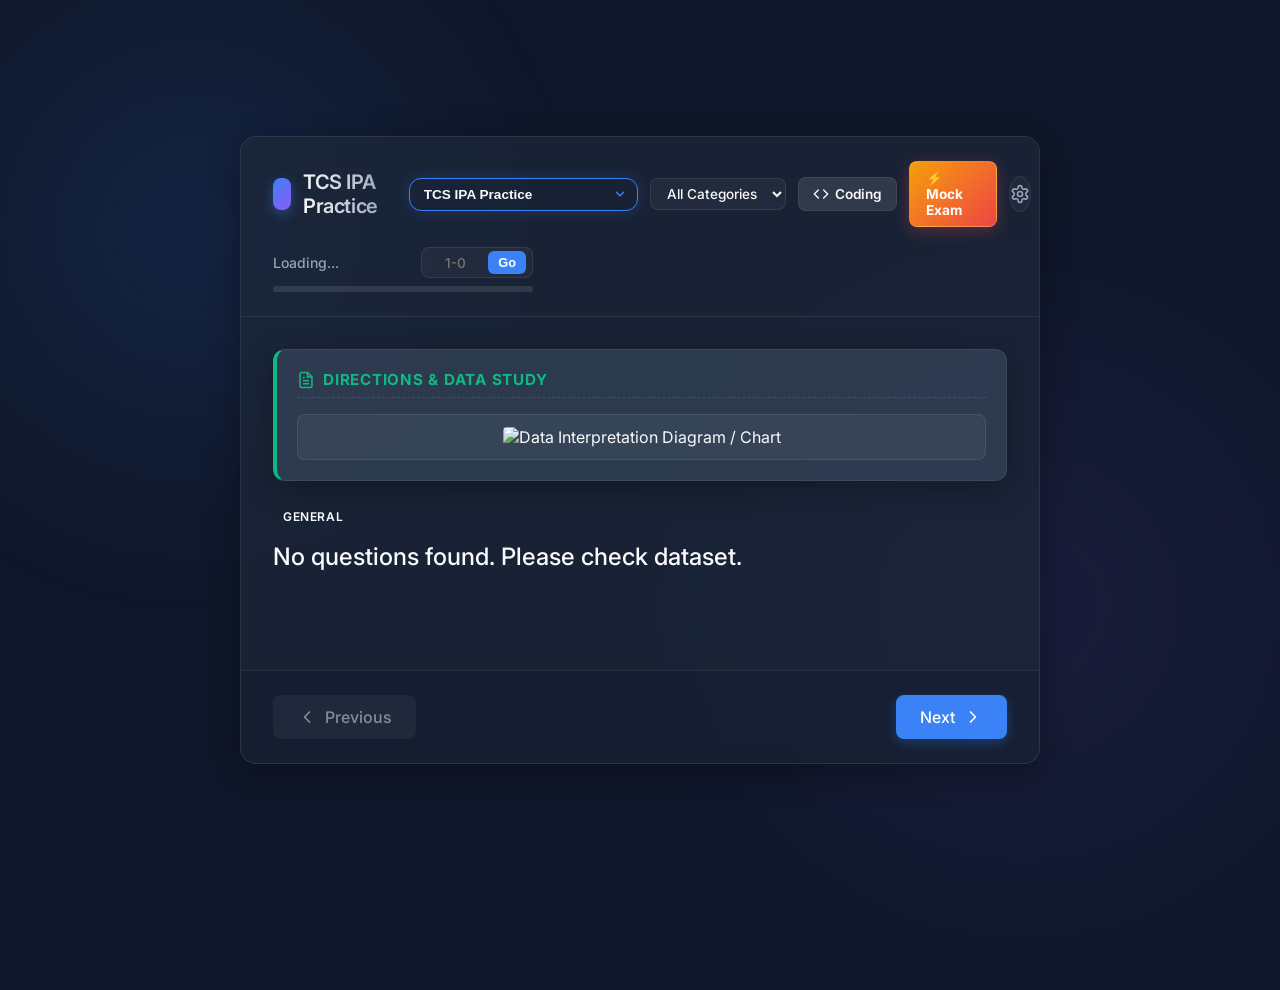
==== index.html @ d57e4c33 "Add IBPS SO IT Officer CRP-SPL-XVI Prelims practice portal and exam simulator" ====
<!DOCTYPE html>
<html lang="en">
<head>
    <meta charset="UTF-8">
    <meta name="viewport" content="width=device-width, initial-scale=1.0">
    <title>TCS IPA Preparation Quiz</title>
    <meta name="description" content="Practice MCQ questions for the TCS IPA assessment with instant feedback and hints.">
    <!-- Google Fonts -->
    <link rel="preconnect" href="https://fonts.googleapis.com">
    <link rel="preconnect" href="https://fonts.gstatic.com" crossorigin>
    <link href="https://fonts.googleapis.com/css2?family=Inter:wght@300;400;500;600;700&display=swap" rel="stylesheet">
    <!-- Main CSS -->
    <link rel="stylesheet" href="style.css">
</head>
<body>
    <!-- Background Elements -->
    <div class="blob blob-1"></div>
    <div class="blob blob-2"></div>
    
    <div class="app-container">
        <header class="app-header">
            <div class="header-left">
                <div class="logo-container">
                    <div class="logo-icon"></div>
                    <h1>TCS IPA Practice</h1>
                <div class="exam-selector-container">
                    <select id="exam-mode-select" class="exam-select" aria-label="Select Exam Practice Mode">
                        <option value="tcs">TCS IPA Practice</option>
                        <option value="ibps">IBPS SO IT Officer (Prelims)</option>
                    </select>
                </div>
                <div class="filter-container">
                    <select id="category-filter" class="category-select" aria-label="Filter questions by category">
                        <option value="all">All Categories</option>
                    </select>
                </div>
                <a href="coding.html" id="btn-coding-link" class="btn-coding-link" aria-label="Coding Practice">
                    <svg xmlns="http://www.w3.org/2000/svg" width="16" height="16" viewBox="0 0 24 24" fill="none" stroke="currentColor" stroke-width="2" stroke-linecap="round" stroke-linejoin="round"><polyline points="16 18 22 12 16 6"></polyline><polyline points="8 6 2 12 8 18"></polyline></svg>
                    Coding
                </a>
                <a href="exam.html" id="btn-exam-simulation-link" class="btn-exam-link" aria-label="Exam Simulation">
                    ⚡ Mock Exam
                </a>
                <button id="btn-settings" class="btn-settings" aria-label="Open Settings">
                    <svg xmlns="http://www.w3.org/2000/svg" width="20" height="20" viewBox="0 0 24 24" fill="none" stroke="currentColor" stroke-width="2" stroke-linecap="round" stroke-linejoin="round" class="lucide lucide-settings"><path d="M12.22 2h-.44a2 2 0 0 0-2 2v.18a2 2 0 0 1-1 1.73l-.43.25a2 2 0 0 1-2 0l-.15-.08a2 2 0 0 0-2.73.73l-.22.38a2 2 0 0 0 .73 2.73l.15.1a2 2 0 0 1 1 1.72v.51a2 2 0 0 1-1 1.74l-.15.09a2 2 0 0 0-.73 2.73l.22.38a2 2 0 0 0 2.73.73l.15-.08a2 2 0 0 1 2 0l.43.25a2 2 0 0 1 1 1.73V20a2 2 0 0 0 2 2h.44a2 2 0 0 0 2-2v-.18a2 2 0 0 1 1-1.73l.43-.25a2 2 0 0 1 2 0l.15.08a2 2 0 0 0 2.73-.73l.22-.39a2 2 0 0 0-.73-2.73l-.15-.08a2 2 0 0 1-1-1.74v-.5a2 2 0 0 1 1-1.74l.15-.1a2 2 0 0 0 .73-2.73l-.22-.38a2 2 0 0 0-2.73-.73l-.15.08a2 2 0 0 1-2 0l-.43-.25a2 2 0 0 1-1-1.73V4a2 2 0 0 0-2-2z"/><circle cx="12" cy="12" r="3"/></svg>
                </button>
            </div>
            <div class="progress-container">
                <div class="progress-header">
                    <span id="question-progress">Loading...</span>
                    <div class="jump-container" id="jump-container">
                        <input type="number" id="jump-input" placeholder="Go to..." min="1" class="jump-input" />
                        <button id="btn-jump" class="btn-jump" aria-label="Go to question">Go</button>
                    </div>
                </div>
                <div class="progress-bar-bg">
                    <div class="progress-bar-fill" id="progress-bar"></div>
                </div>
            </div>
        </header>

        <main class="quiz-container">
            <div id="quiz-content" class="quiz-content">
                <div id="passage-card" class="passage-card hidden">
                    <div class="passage-header">
                        <svg xmlns="http://www.w3.org/2000/svg" width="18" height="18" viewBox="0 0 24 24" fill="none" stroke="currentColor" stroke-width="2"><path d="M14 2H6a2 2 0 0 0-2 2v16a2 2 0 0 0 2 2h12a2 2 0 0 0 2-2V8z"></path><polyline points="14 2 14 8 20 8"></polyline><line x1="16" y1="13" x2="8" y2="13"></line><line x1="16" y1="17" x2="8" y2="17"></line><polyline points="10 9 9 9 8 9"></polyline></svg>
                        <span>Directions & Data Study</span>
                    </div>
                    <div id="passage-text" class="passage-text"></div>
                    <div id="passage-image-container" class="passage-image-container hidden">
                        <img id="passage-image" src="" alt="Data Interpretation Diagram / Chart" class="di-diagram-image">
                    </div>
                </div>
                <div class="question-header">
                    <div id="question-category" class="question-category">General</div>
                    <h2 id="question-text">Loading question...</h2>
                </div>
                
                <div id="options-container" class="options-container">
                    <!-- Options will be injected here -->
                </div>

                <div id="feedback-container" class="feedback-container hidden">
                    <div id="feedback-status" class="feedback-status"></div>
                    <div class="hint-box">
                        <h3><svg xmlns="http://www.w3.org/2000/svg" width="20" height="20" viewBox="0 0 24 24" fill="none" stroke="currentColor" stroke-width="2" stroke-linecap="round" stroke-linejoin="round"><circle cx="12" cy="12" r="10"></circle><path d="M12 16v-4"></path><path d="M12 8h.01"></path></svg> Explanation</h3>
                        <p id="hint-text"></p>
                    </div>
                </div>
            </div>
        </main>

        <footer class="app-footer">
            <button id="btn-prev" class="btn btn-secondary" disabled>
                <svg xmlns="http://www.w3.org/2000/svg" width="20" height="20" viewBox="0 0 24 24" fill="none" stroke="currentColor" stroke-width="2" stroke-linecap="round" stroke-linejoin="round"><path d="M15 18l-6-6 6-6"/></svg>
                Previous
            </button>
            <button id="btn-next" class="btn btn-primary">
                Next
                <svg xmlns="http://www.w3.org/2000/svg" width="20" height="20" viewBox="0 0 24 24" fill="none" stroke="currentColor" stroke-width="2" stroke-linecap="round" stroke-linejoin="round"><path d="M9 18l6-6-6-6"/></svg>
            </button>
        </footer>
    </div>

    <!-- Settings Modal -->
    <div id="settings-modal" class="modal hidden">
        <div class="modal-overlay"></div>
        <div class="modal-content">
            <div class="modal-header">
                <h2>Settings</h2>
                <button id="btn-close-settings" class="btn-close" aria-label="Close Settings">
                    <svg xmlns="http://www.w3.org/2000/svg" width="20" height="20" viewBox="0 0 24 24" fill="none" stroke="currentColor" stroke-width="2" stroke-linecap="round" stroke-linejoin="round"><line x1="18" y1="6" x2="6" y2="18"></line><line x1="6" y1="6" x2="18" y2="18"></line></svg>
                </button>
            </div>
            <div class="modal-body">
                <div class="settings-group">
                    <label class="settings-label">App Theme</label>
                    <div class="theme-options-container">
                        <button class="theme-option active" data-theme="classic">
                            <span class="theme-preview classic-preview"></span>
                            Classic Blue
                        </button>
                        <button class="theme-option" data-theme="light">
                            <span class="theme-preview light-preview"></span>
                            Light Mode
                        </button>
                        <button class="theme-option" data-theme="amoled">
                            <span class="theme-preview amoled-preview"></span>
                            AMOLED Dark
                        </button>
                    </div>
                </div>

                <div class="settings-group" style="margin-top: 24px;">
                    <label class="settings-label">Quiz Behavior</label>
                    <div class="settings-control-row">
                        <div class="settings-control-label">
                            <span class="settings-control-title">Auto-Advance</span>
                            <span class="settings-control-desc">Go to next question when correct</span>
                        </div>
                        <label class="switch">
                            <input type="checkbox" id="toggle-auto-advance">
                            <span class="slider round"></span>
                        </label>
                    </div>
                    <div class="settings-control-row">
                        <div class="settings-control-label">
                            <span class="settings-control-title">Sound Effects</span>
                            <span class="settings-control-desc">Play sounds for correct/incorrect answers</span>
                        </div>
                        <label class="switch">
                            <input type="checkbox" id="toggle-sound-effects">
                            <span class="slider round"></span>
                        </label>
                    </div>
                    <div class="settings-control-row dependent-control" id="auto-advance-delay-row">
                        <div class="settings-control-label">
                            <span class="settings-control-title">Delay Time</span>
                            <span class="settings-control-desc">Time in seconds before advancing</span>
                        </div>
                        <div class="delay-input-container">
                            <input type="number" id="auto-advance-delay" min="0.5" max="10" step="0.1" value="1.5" class="delay-input" aria-label="Delay in seconds">
                            <span class="delay-unit">s</span>
                        </div>
                    </div>
                </div>

                <div class="settings-group" style="margin-top: 24px;">
                    <label class="settings-label">Keyboard Shortcuts</label>
                    <div class="settings-control-row">
                        <div class="settings-control-label">
                            <span class="settings-control-title">Option A Key</span>
                            <span class="settings-control-desc">Key to select Option A</span>
                        </div>
                        <button class="keybinding-btn" data-option="A">1</button>
                    </div>
                    <div class="settings-control-row">
                        <div class="settings-control-label">
                            <span class="settings-control-title">Option B Key</span>
                            <span class="settings-control-desc">Key to select Option B</span>
                        </div>
                        <button class="keybinding-btn" data-option="B">2</button>
                    </div>
                    <div class="settings-control-row">
                        <div class="settings-control-label">
                            <span class="settings-control-title">Option C Key</span>
                            <span class="settings-control-desc">Key to select Option C</span>
                        </div>
                        <button class="keybinding-btn" data-option="C">3</button>
                    </div>
                    <div class="settings-control-row">
                        <div class="settings-control-label">
                            <span class="settings-control-title">Option D Key</span>
                            <span class="settings-control-desc">Key to select Option D</span>
                        </div>
                        <button class="keybinding-btn" data-option="D">4</button>
                    </div>
                    <div class="settings-control-row">
                        <div class="settings-control-label">
                            <span class="settings-control-title">Option E Key</span>
                            <span class="settings-control-desc">Key to select Option E</span>
                        </div>
                        <button class="keybinding-btn" data-option="E">5</button>
                    </div>
                    <div class="settings-control-row" style="border: none; background: transparent; padding: 4px 0; justify-content: flex-end; margin-top: 8px;">
                        <button id="btn-reset-keybindings" class="btn btn-secondary" style="font-size: 0.85rem; padding: 6px 12px; border-radius: var(--border-radius-sm);">Reset Keybindings</button>
                    </div>
                </div>
            </div>
        </div>
    </div>

    <!-- Load the questions data -->
    <script src="questions.js"></script>
    <script src="ibps-questions.js"></script>
    <!-- Load the application logic -->
    <script src="app.js"></script>
</body>
</html>
---- style.css ----
:root {
    /* Color Palette - Vibrant Dark Theme */
    --bg-base: #0f172a;
    --bg-surface: rgba(30, 41, 59, 0.7);
    --bg-surface-hover: rgba(51, 65, 85, 0.8);
    --text-primary: #f8fafc;
    --text-secondary: #94a3b8;
    
    --accent-primary: #3b82f6;
    --accent-primary-hover: #2563eb;
    
    --success-base: #10b981;
    --success-bg: rgba(16, 185, 129, 0.15);
    --success-border: rgba(16, 185, 129, 0.4);
    
    --danger-base: #ef4444;
    --danger-bg: rgba(239, 68, 68, 0.15);
    --danger-border: rgba(239, 68, 68, 0.4);
    
    --glass-border: rgba(255, 255, 255, 0.08);
    --glass-shadow: 0 8px 32px 0 rgba(0, 0, 0, 0.3);
    
    --border-radius-lg: 16px;
    --border-radius-md: 12px;
    --border-radius-sm: 8px;
    
    --transition-fast: 0.2s ease;
    --transition-normal: 0.3s ease;
    --transition-bounce: 0.4s cubic-bezier(0.175, 0.885, 0.32, 1.275);

    /* Dynamic Theme variables default to Classic Blue */
    --blob-1-bg: radial-gradient(circle, rgba(59,130,246,0.3) 0%, rgba(15,23,42,0) 70%);
    --blob-2-bg: radial-gradient(circle, rgba(139,92,246,0.2) 0%, rgba(15,23,42,0) 70%);
    --btn-bg: rgba(255, 255, 255, 0.03);
    --btn-bg-hover: rgba(255, 255, 255, 0.08);
    --letter-bg: rgba(255, 255, 255, 0.1);
    --feedback-bg: rgba(15, 23, 42, 0.5);
    --footer-bg: rgba(15, 23, 42, 0.3);
    --btn-secondary-bg: rgba(255, 255, 255, 0.1);
    --btn-secondary-bg-hover: rgba(255, 255, 255, 0.15);
    --input-bg: rgba(255, 255, 255, 0.04);
    --code-block-bg: rgba(15, 23, 42, 0.65);
}

* {
    margin: 0;
    padding: 0;
    box-sizing: border-box;
}

body {
    font-family: 'Inter', sans-serif;
    background-color: var(--bg-base);
    color: var(--text-primary);
    min-height: 100vh;
    display: flex;
    justify-content: center;
    align-items: center;
    position: relative;
    overflow-x: hidden;
}

/* Dynamic Background Blobs */
.blob {
    position: absolute;
    filter: blur(80px);
    z-index: -1;
    opacity: 0.5;
    animation: float 10s infinite ease-in-out alternate;
}

.blob-1 {
    top: -10%;
    left: -10%;
    width: 50vw;
    height: 50vw;
    background: var(--blob-1-bg);
}

.blob-2 {
    bottom: -10%;
    right: -10%;
    width: 60vw;
    height: 60vw;
    background: var(--blob-2-bg);
    animation-delay: -5s;
}

@keyframes float {
    0% { transform: translate(0, 0) scale(1); }
    100% { transform: translate(30px, -50px) scale(1.1); }
}

/* Main Container */
.app-container {
    width: 100%;
    max-width: 800px;
    margin: 20px;
    background: var(--bg-surface);
    backdrop-filter: blur(16px);
    -webkit-backdrop-filter: blur(16px);
    border: 1px solid var(--glass-border);
    border-radius: var(--border-radius-lg);
    box-shadow: var(--glass-shadow);
    display: flex;
    flex-direction: column;
    overflow: hidden;
    animation: fadeInUp 0.6s ease-out;
}

@keyframes fadeInUp {
    from { opacity: 0; transform: translateY(20px); }
    to { opacity: 1; transform: translateY(0); }
}

/* Header */
.app-header {
    padding: 24px 32px;
    border-bottom: 1px solid var(--glass-border);
    display: flex;
    justify-content: space-between;
    align-items: center;
    flex-wrap: wrap;
    gap: 16px;
}

.logo-container {
    display: flex;
    align-items: center;
    gap: 12px;
}

.logo-icon {
    width: 32px;
    height: 32px;
    background: linear-gradient(135deg, #3b82f6, #8b5cf6);
    border-radius: 8px;
    box-shadow: 0 4px 12px rgba(59, 130, 246, 0.4);
}

.app-header h1 {
    font-size: 1.25rem;
    font-weight: 600;
    letter-spacing: -0.02em;
    background: linear-gradient(to right, #f8fafc, #94a3b8);
    -webkit-background-clip: text;
    -webkit-text-fill-color: transparent;
}

.progress-container {
    display: flex;
    flex-direction: column;
    gap: 8px;
    min-width: 260px;
}

.progress-header {
    display: flex;
    justify-content: space-between;
    align-items: center;
    gap: 12px;
}

#question-progress {
    font-size: 0.875rem;
    color: var(--text-secondary);
    font-weight: 500;
}

.jump-container {
    display: flex;
    align-items: center;
    background: var(--input-bg);
    border: 1px solid var(--glass-border);
    border-radius: var(--border-radius-sm);
    padding: 3px 6px;
    gap: 6px;
    transition: all var(--transition-fast);
}

.jump-container:focus-within {
    background: rgba(255, 255, 255, 0.08);
    border-color: var(--accent-primary);
    box-shadow: 0 0 0 2px rgba(59, 130, 246, 0.25);
}

.jump-container.shake {
    animation: shake-input 0.4s ease;
    border-color: var(--danger-base);
    box-shadow: 0 0 0 2px rgba(239, 68, 68, 0.25);
}

.jump-input {
    background: transparent;
    border: none;
    color: var(--text-primary);
    font-family: inherit;
    font-size: 0.85rem;
    width: 54px;
    outline: none;
    text-align: center;
    font-weight: 500;
}

/* Hide webkit/mozilla spinner arrows for number input */
.jump-input::-webkit-outer-spin-button,
.jump-input::-webkit-inner-spin-button {
    -webkit-appearance: none;
    margin: 0;
}

.jump-input[type=number] {
    -moz-appearance: textfield;
}

.btn-jump {
    background: var(--accent-primary);
    color: white;
    border: none;
    border-radius: 6px;
    padding: 4px 10px;
    font-size: 0.8rem;
    font-weight: 600;
    cursor: pointer;
    transition: all var(--transition-fast);
}

.btn-jump:hover {
    background: var(--accent-primary-hover);
    transform: translateY(-1px);
}

.btn-jump:active {
    transform: translateY(0);
}

@keyframes shake-input {
    0%, 100% { transform: translateX(0); }
    20%, 60% { transform: translateX(-4px); }
    40%, 80% { transform: translateX(4px); }
}

.progress-bar-bg {
    height: 6px;
    background: rgba(255, 255, 255, 0.1);
    border-radius: 4px;
    overflow: hidden;
}

.progress-bar-fill {
    height: 100%;
    background: linear-gradient(90deg, #3b82f6, #60a5fa);
    border-radius: 4px;
    width: 0%;
    transition: width 0.5s ease-out;
}

/* Quiz Content */
.quiz-container {
    padding: 32px;
    flex: 1;
    display: flex;
    flex-direction: column;
}

.question-header {
    margin-bottom: 32px;
}

#question-text {
    font-size: 1.5rem;
    line-height: 1.4;
    font-weight: 500;
}

.options-container {
    display: flex;
    flex-direction: column;
    gap: 12px;
    margin-bottom: 32px;
}

.option-btn {
    display: flex;
    align-items: center;
    gap: 16px;
    width: 100%;
    padding: 16px 20px;
    background: var(--btn-bg);
    border: 1px solid var(--glass-border);
    border-radius: var(--border-radius-md);
    color: var(--text-primary);
    font-size: 1.05rem;
    font-family: inherit;
    text-align: left;
    cursor: pointer;
    transition: all var(--transition-normal);
}

.option-btn:hover:not(:disabled) {
    background: var(--btn-bg-hover);
    transform: translateY(-2px);
    box-shadow: 0 4px 12px rgba(0, 0, 0, 0.2);
}

.option-btn:active:not(:disabled) {
    transform: translateY(0);
}

.option-letter {
    display: flex;
    justify-content: center;
    align-items: center;
    width: 32px;
    height: 32px;
    background: var(--letter-bg);
    border-radius: 8px;
    font-weight: 600;
    color: var(--text-secondary);
    transition: all var(--transition-normal);
}

.option-btn:hover:not(:disabled) .option-letter {
    background: var(--accent-primary);
    color: white;
}

/* Correct / Incorrect States */
.option-btn.correct {
    background: var(--success-bg);
    border-color: var(--success-border);
    box-shadow: 0 0 0 1px var(--success-border);
    animation: popIn var(--transition-bounce);
}

.option-btn.correct .option-letter {
    background: var(--success-base);
    color: white;
}

.option-btn.incorrect {
    background: var(--danger-bg);
    border-color: var(--danger-border);
    animation: shake 0.5s ease;
}

.option-btn.incorrect .option-letter {
    background: var(--danger-base);
    color: white;
}

.option-btn:disabled {
    cursor: default;
    opacity: 0.7;
}

.option-btn.correct:disabled, .option-btn.incorrect:disabled {
    opacity: 1; /* keep full opacity for feedback */
}

@keyframes popIn {
    0% { transform: scale(0.98); }
    50% { transform: scale(1.02); }
    100% { transform: scale(1); }
}

@keyframes shake {
    0%, 100% { transform: translateX(0); }
    20%, 60% { transform: translateX(-5px); }
    40%, 80% { transform: translateX(5px); }
}

/* Feedback Section */
.feedback-container {
    background: var(--feedback-bg);
    border: 1px solid var(--glass-border);
    border-radius: var(--border-radius-md);
    padding: 20px;
    animation: fadeIn 0.4s ease-out;
}

.feedback-container.hidden {
    display: none;
}

.feedback-status {
    font-size: 1.1rem;
    font-weight: 600;
    margin-bottom: 12px;
    display: flex;
    align-items: center;
    gap: 8px;
}

.status-correct { color: var(--success-base); }
.status-incorrect { color: var(--danger-base); }

.hint-box {
    margin-top: 16px;
    padding-top: 16px;
    border-top: 1px dashed var(--glass-border);
}

.hint-box h3 {
    font-size: 0.9rem;
    color: var(--text-secondary);
    margin-bottom: 8px;
    text-transform: uppercase;
    letter-spacing: 0.05em;
    display: flex;
    align-items: center;
    gap: 6px;
}

.hint-box p {
    font-size: 0.95rem;
    line-height: 1.5;
    color: var(--text-primary);
}

/* Footer */
.app-footer {
    padding: 24px 32px;
    border-top: 1px solid var(--glass-border);
    display: flex;
    justify-content: space-between;
    background: var(--footer-bg);
}

.btn {
    display: flex;
    align-items: center;
    gap: 8px;
    padding: 12px 24px;
    border: none;
    border-radius: var(--border-radius-sm);
    font-size: 1rem;
    font-weight: 500;
    font-family: inherit;
    cursor: pointer;
    transition: all var(--transition-normal);
}

.btn-primary {
    background: var(--accent-primary);
    color: white;
    box-shadow: 0 4px 12px rgba(59, 130, 246, 0.3);
}

.btn-primary:hover:not(:disabled) {
    background: var(--accent-primary-hover);
    transform: translateY(-2px);
    box-shadow: 0 6px 16px rgba(59, 130, 246, 0.4);
}

.btn-secondary {
    background: var(--btn-secondary-bg);
    color: var(--text-primary);
}

.btn-secondary:hover:not(:disabled) {
    background: var(--btn-secondary-bg-hover);
}

.btn:disabled {
    opacity: 0.5;
    cursor: not-allowed;
}

@keyframes fadeIn {
    from { opacity: 0; transform: translateY(10px); }
    to { opacity: 1; transform: translateY(0); }
}

/* Responsive */
@media (max-width: 600px) {
    .app-container { margin: 0; border-radius: 0; min-height: 100vh; border: none; }
    .app-header, .quiz-container, .app-footer { padding: 20px; }
    #question-text { font-size: 1.25rem; }
}

/* Code Block and Inline Code Styling */
.code-block {
    background: var(--code-block-bg);
    border: 1px solid var(--glass-border);
    border-radius: var(--border-radius-md);
    padding: 16px 20px;
    margin: 18px 0;
    overflow-x: auto;
    font-family: 'Consolas', 'Fira Code', 'Courier New', Courier, monospace;
    font-size: 0.95rem;
    line-height: 1.6;
    color: #e2e8f0;
    box-shadow: inset 0 2px 4px rgba(0, 0, 0, 0.2);
}

.code-block code {
    background: transparent;
    padding: 0;
    border-radius: 0;
    font-size: inherit;
    color: inherit;
    border: none;
    box-shadow: none;
}

code {
    font-family: 'Consolas', 'Fira Code', 'Courier New', Courier, monospace;
    background: rgba(30, 41, 59, 0.8);
    padding: 3px 6px;
    border-radius: var(--border-radius-sm);
    font-size: 0.9em;
    color: #f472b6; /* Premium pink/rose tint for inline code */
    border: 1px solid rgba(255, 255, 255, 0.08);
}

.question-desc {
    margin-bottom: 12px;
    line-height: 1.5;
}

.question-desc code {
    /* Slightly lighter color for inline code inside descriptions */
    color: #fb7185;
}

.hint-box p code {
    /* Slightly lighter color for inline code inside explanation hints */
    color: #fb7185;
}

/* Category Filter and Badge Custom Styles */
.header-left {
    display: flex;
    align-items: center;
    gap: 20px;
    flex-wrap: wrap;
}

.category-select {
    background: var(--input-bg);
    border: 1px solid var(--glass-border);
    border-radius: var(--border-radius-sm);
    color: var(--text-primary);
    font-family: inherit;
    font-size: 0.85rem;
    font-weight: 500;
    padding: 6px 12px;
    outline: none;
    cursor: pointer;
    transition: all var(--transition-fast);
}

.category-select:focus {
    background: rgba(255, 255, 255, 0.08);
    border-color: var(--accent-primary);
    box-shadow: 0 0 0 2px rgba(59, 130, 246, 0.25);
}

.category-select option {
    background-color: var(--bg-base);
    color: var(--text-primary);
}

.question-category {
    display: inline-block;
    padding: 4px 10px;
    font-size: 0.75rem;
    font-weight: 600;
    border-radius: 20px;
    text-transform: uppercase;
    letter-spacing: 0.05em;
    margin-bottom: 12px;
    transition: all var(--transition-fast);
}

/* Category Color Themes */
.cat-kyt {
    background: rgba(16, 185, 129, 0.12);
    color: #34d399;
    border: 1px solid rgba(16, 185, 129, 0.25);
}

.cat-bizskill {
    background: rgba(59, 130, 246, 0.12);
    color: #60a5fa;
    border: 1px solid rgba(59, 130, 246, 0.25);
}

.cat-ui {
    background: rgba(6, 182, 212, 0.12);
    color: #22d3ee;
    border: 1px solid rgba(6, 182, 212, 0.25);
}

.cat-unix {
    background: rgba(245, 158, 11, 0.12);
    color: #fbbf24;
    border: 1px solid rgba(245, 158, 11, 0.25);
}

.cat-java {
    background: rgba(239, 68, 68, 0.12);
    color: #f87171;
    border: 1px solid rgba(239, 68, 68, 0.25);
}

.cat-python {
    background: rgba(236, 72, 153, 0.12);
    color: #f472b6;
    border: 1px solid rgba(236, 72, 153, 0.25);
}

.cat-java-python {
    background: rgba(139, 92, 246, 0.12);
    color: #a78bfa;
    border: 1px solid rgba(139, 92, 246, 0.25);
}

.cat-sql-plsql {
    background: rgba(168, 85, 247, 0.12);
    color: #c084fc;
    border: 1px solid rgba(168, 85, 247, 0.25);
}

.cat-algorithms {
    background: rgba(244, 63, 94, 0.12);
    color: #fb7185;
    border: 1px solid rgba(244, 63, 94, 0.25);
}

.cat-c-net {
    background: rgba(99, 102, 241, 0.12);
    color: #818cf8;
    border: 1px solid rgba(99, 102, 241, 0.25);
}

.cat-miscellaneous {
    background: rgba(148, 163, 184, 0.12);
    color: #cbd5e1;
    border: 1px solid rgba(148, 163, 184, 0.25);
}

/* ==========================================
   Settings Icon & Modal Styling
   ========================================== */

.btn-settings {
    background: var(--btn-bg);
    border: 1px solid var(--glass-border);
    color: var(--text-secondary);
    width: 36px;
    height: 36px;
    border-radius: 50%;
    display: flex;
    align-items: center;
    justify-content: center;
    cursor: pointer;
    transition: all var(--transition-normal);
}

.btn-settings:hover {
    color: var(--text-primary);
    background: var(--btn-bg-hover);
    transform: rotate(45deg);
}

.btn-settings svg {
    display: block;
}

/* Modal Layout */
.modal {
    position: fixed;
    top: 0;
    left: 0;
    width: 100vw;
    height: 100vh;
    z-index: 1000;
    display: flex;
    align-items: center;
    justify-content: center;
    opacity: 1;
    visibility: visible;
    transition: opacity var(--transition-normal), visibility var(--transition-normal);
}

.modal.hidden {
    opacity: 0;
    visibility: hidden;
    pointer-events: none;
}

.modal-overlay {
    position: absolute;
    top: 0;
    left: 0;
    width: 100%;
    height: 100%;
    background: rgba(0, 0, 0, 0.6);
    backdrop-filter: blur(8px);
    -webkit-backdrop-filter: blur(8px);
}

.modal-content {
    position: relative;
    background: var(--bg-surface);
    border: 1px solid var(--glass-border);
    border-radius: var(--border-radius-lg);
    box-shadow: var(--glass-shadow);
    width: 90%;
    max-width: 400px;
    backdrop-filter: blur(20px);
    -webkit-backdrop-filter: blur(20px);
    display: flex;
    flex-direction: column;
    overflow: hidden;
    transform: scale(1);
    transition: transform var(--transition-bounce);
    z-index: 1002;
}

.modal.hidden .modal-content {
    transform: scale(0.95);
}

.modal-header {
    padding: 20px 24px;
    border-bottom: 1px solid var(--glass-border);
    display: flex;
    justify-content: space-between;
    align-items: center;
}

.modal-header h2 {
    font-size: 1.2rem;
    font-weight: 600;
    color: var(--text-primary);
}

.btn-close {
    background: transparent;
    border: none;
    color: var(--text-secondary);
    cursor: pointer;
    display: flex;
    align-items: center;
    justify-content: center;
    padding: 6px;
    border-radius: 50%;
    transition: all var(--transition-fast);
}

.btn-close:hover {
    color: var(--text-primary);
    background: var(--btn-bg-hover);
}

.modal-body {
    padding: 24px;
}

.settings-group {
    display: flex;
    flex-direction: column;
    gap: 12px;
}

.settings-label {
    font-size: 0.85rem;
    text-transform: uppercase;
    letter-spacing: 0.05em;
    font-weight: 600;
    color: var(--text-secondary);
}

.theme-options-container {
    display: flex;
    flex-direction: column;
    gap: 10px;
}

.theme-option {
    display: flex;
    align-items: center;
    gap: 12px;
    width: 100%;
    padding: 12px 16px;
    background: var(--btn-bg);
    border: 1px solid var(--glass-border);
    border-radius: var(--border-radius-md);
    color: var(--text-primary);
    font-size: 0.95rem;
    font-family: inherit;
    font-weight: 500;
    text-align: left;
    cursor: pointer;
    transition: all var(--transition-normal);
}

.theme-option:hover {
    background: var(--btn-bg-hover);
    transform: translateX(4px);
}

.theme-option.active {
    border-color: var(--accent-primary);
    background: rgba(59, 130, 246, 0.08);
    box-shadow: 0 0 12px rgba(59, 130, 246, 0.15);
}

body.theme-light .theme-option.active {
    background: rgba(59, 130, 246, 0.06);
}

.theme-preview {
    width: 18px;
    height: 18px;
    border-radius: 50%;
    border: 1px solid rgba(255, 255, 255, 0.2);
    flex-shrink: 0;
}

body.theme-light .theme-preview {
    border-color: rgba(15, 23, 42, 0.2);
}

.classic-preview {
    background: linear-gradient(135deg, #0f172a 50%, #3b82f6 50%);
}

.light-preview {
    background: linear-gradient(135deg, #f1f5f9 50%, #3b82f6 50%);
}

.amoled-preview {
    background: linear-gradient(135deg, #000000 50%, #3b82f6 50%);
}

/* ==========================================
   Theme Class Overrides
   ========================================== */

/* Light Mode Overrides */
body.theme-light {
    --bg-base: #f1f5f9;
    --bg-surface: rgba(255, 255, 255, 0.7);
    --bg-surface-hover: rgba(255, 255, 255, 0.9);
    --text-primary: #0f172a;
    --text-secondary: #475569;
    
    --accent-primary: #3b82f6;
    --accent-primary-hover: #1d4ed8;
    
    --success-bg: rgba(16, 185, 129, 0.1);
    --danger-bg: rgba(239, 68, 68, 0.1);
    
    --glass-border: rgba(15, 23, 42, 0.08);
    --glass-shadow: 0 8px 32px 0 rgba(148, 163, 184, 0.15);
    
    --blob-1-bg: radial-gradient(circle, rgba(59,130,246,0.15) 0%, rgba(241,245,249,0) 70%);
    --blob-2-bg: radial-gradient(circle, rgba(139,92,246,0.1) 0%, rgba(241,245,249,0) 70%);
    
    --btn-bg: rgba(15, 23, 42, 0.02);
    --btn-bg-hover: rgba(15, 23, 42, 0.06);
    --letter-bg: rgba(15, 23, 42, 0.06);
    
    --feedback-bg: rgba(15, 23, 42, 0.03);
    --footer-bg: rgba(15, 23, 42, 0.02);
    
    --btn-secondary-bg: rgba(15, 23, 42, 0.05);
    --btn-secondary-bg-hover: rgba(15, 23, 42, 0.08);
    
    --input-bg: rgba(15, 23, 42, 0.04);
    --code-block-bg: #1e293b; /* maintain readable dark background for syntax highlight */
}

body.theme-light code {
    background: rgba(15, 23, 42, 0.06);
    color: #e11d48;
}

body.theme-light .app-header h1 {
    background: linear-gradient(to right, #0f172a, #475569);
    -webkit-background-clip: text;
    -webkit-text-fill-color: transparent;
}

/* AMOLED Dark Mode Overrides */
body.theme-amoled {
    --bg-base: #000000;
    --bg-surface: rgba(10, 10, 10, 0.75);
    --bg-surface-hover: rgba(20, 20, 20, 0.85);
    --text-primary: #ffffff;
    --text-secondary: #8e9cae;
    
    --accent-primary: #3b82f6;
    --accent-primary-hover: #2563eb;
    
    --glass-border: rgba(255, 255, 255, 0.05);
    --glass-shadow: 0 8px 32px 0 rgba(0, 0, 0, 0.8);
    
    --blob-1-bg: radial-gradient(circle, rgba(59,130,246,0.15) 0%, rgba(0,0,0,0) 70%);
    --blob-2-bg: radial-gradient(circle, rgba(139,92,246,0.1) 0%, rgba(0,0,0,0) 70%);
    
    --btn-bg: rgba(255, 255, 255, 0.02);
    --btn-bg-hover: rgba(255, 255, 255, 0.05);
    --letter-bg: rgba(255, 255, 255, 0.08);
    
    --feedback-bg: rgba(10, 10, 10, 0.6);
    --footer-bg: rgba(5, 5, 5, 0.5);
    
    --btn-secondary-bg: rgba(255, 255, 255, 0.06);
    --btn-secondary-bg-hover: rgba(255, 255, 255, 0.1);
    
    --input-bg: rgba(255, 255, 255, 0.03);
    --code-block-bg: rgba(5, 5, 5, 0.95);
}

/* ==========================================
   Quiz Behavior Settings
   ========================================== */

/* Settings Control Row */
.settings-control-row {
    display: flex;
    justify-content: space-between;
    align-items: center;
    padding: 12px 16px;
    background: var(--btn-bg);
    border: 1px solid var(--glass-border);
    border-radius: var(--border-radius-md);
    transition: all var(--transition-normal);
    margin-top: 10px;
}

.settings-control-row:hover {
    background: var(--btn-bg-hover);
}

.settings-control-label {
    display: flex;
    flex-direction: column;
    gap: 2px;
}

.settings-control-title {
    font-size: 0.95rem;
    font-weight: 500;
    color: var(--text-primary);
}

.settings-control-desc {
    font-size: 0.75rem;
    color: var(--text-secondary);
}

/* Switch styling (iOS style) */
.switch {
    position: relative;
    display: inline-block;
    width: 44px;
    height: 24px;
    flex-shrink: 0;
}

.switch input {
    opacity: 0;
    width: 0;
    height: 0;
}

.slider {
    position: absolute;
    cursor: pointer;
    top: 0;
    left: 0;
    right: 0;
    bottom: 0;
    background-color: rgba(255, 255, 255, 0.08);
    transition: all var(--transition-normal);
    border: 1px solid var(--glass-border);
}

body.theme-light .slider {
    background-color: rgba(15, 23, 42, 0.06);
}

.slider:before {
    position: absolute;
    content: "";
    height: 16px;
    width: 16px;
    left: 3px;
    bottom: 3px;
    background-color: var(--text-primary);
    transition: all var(--transition-normal);
}

input:checked + .slider {
    background-color: var(--accent-primary);
    border-color: var(--accent-primary);
}

input:checked + .slider:before {
    transform: translateX(20px);
}

.slider.round {
    border-radius: 24px;
}

.slider.round:before {
    border-radius: 50%;
}

/* Delay Input styling */
.delay-input-container {
    display: flex;
    align-items: center;
    background: var(--input-bg);
    border: 1px solid var(--glass-border);
    border-radius: var(--border-radius-sm);
    padding: 4px 8px;
    gap: 4px;
    transition: all var(--transition-fast);
}

.delay-input-container:focus-within {
    border-color: var(--accent-primary);
    box-shadow: 0 0 0 2px rgba(59, 130, 246, 0.2);
}

.delay-input {
    background: transparent;
    border: none;
    color: var(--text-primary);
    font-family: inherit;
    font-size: 0.9rem;
    width: 42px;
    outline: none;
    text-align: center;
    font-weight: 600;
}

.delay-input::-webkit-outer-spin-button,
.delay-input::-webkit-inner-spin-button {
    -webkit-appearance: none;
    margin: 0;
}

.delay-input[type=number] {
    -moz-appearance: textfield;
}

.delay-unit {
    font-size: 0.85rem;
    color: var(--text-secondary);
    font-weight: 500;
}

/* Dependent Control Styling */
.dependent-control {
    transition: opacity var(--transition-normal), pointer-events var(--transition-normal);
}

.dependent-control.disabled {
    opacity: 0.4;
    pointer-events: none;
}

/* Auto-Advance countdown text styling */
.auto-advance-countdown {
    font-size: 0.8rem;
    font-weight: normal;
    color: var(--text-secondary);
    margin-left: 8px;
    display: inline-block;
    animation: pulse 1.5s infinite;
}

@keyframes pulse {
    0%, 100% { opacity: 0.8; }
    50% { opacity: 0.4; }
}

/* Keyboard Shortcuts Settings styles */
.keybinding-btn {
    background: var(--btn-secondary-bg);
    color: var(--text-primary);
    border: 1px solid var(--glass-border);
    border-radius: var(--border-radius-sm);
    padding: 6px 12px;
    font-size: 0.9rem;
    font-family: inherit;
    font-weight: 600;
    cursor: pointer;
    min-width: 56px;
    text-align: center;
    transition: all var(--transition-fast);
    box-shadow: 0 2px 4px rgba(0, 0, 0, 0.1);
}

.keybinding-btn:hover {
    background: var(--btn-secondary-bg-hover);
    border-color: var(--accent-primary);
}

.keybinding-btn.recording {
    background: var(--accent-primary);
    color: white;
    border-color: var(--accent-primary);
    animation: key-pulse 1.2s infinite;
}

@keyframes key-pulse {
    0%, 100% { opacity: 1; transform: scale(1); }
    50% { opacity: 0.6; transform: scale(0.95); }
}

/* Option Keyboard Shortcut Badge styles */
.option-key-badge {
    margin-left: auto;
    background: rgba(255, 255, 255, 0.06);
    color: var(--text-secondary);
    border: 1px solid var(--glass-border);
    border-radius: var(--border-radius-sm);
    padding: 2px 8px;
    font-size: 0.8rem;
    font-weight: 600;
    text-transform: uppercase;
    transition: all var(--transition-normal);
}

.option-btn:hover:not(:disabled) .option-key-badge {
    background: rgba(255, 255, 255, 0.15);
    color: var(--text-primary);
    border-color: var(--glass-border);
}

body.theme-light .option-key-badge {
    background: rgba(15, 23, 42, 0.05);
    color: var(--text-secondary);
}

body.theme-light .option-btn:hover:not(:disabled) .option-key-badge {
    background: rgba(15, 23, 42, 0.1);
    color: var(--text-primary);
}



/* Coding Practice link (header) */
.btn-coding-link {
    display: inline-flex;
    align-items: center;
    gap: 6px;
    padding: 8px 14px;
    font-size: 0.85rem;
    font-weight: 600;
    color: var(--text-primary);
    background: var(--btn-secondary-bg);
    border: 1px solid var(--glass-border);
    border-radius: var(--border-radius-sm);
    text-decoration: none;
    transition: background var(--transition-fast), border-color var(--transition-fast);
}
.btn-coding-link:hover {
    background: var(--btn-secondary-bg-hover);
    border-color: var(--accent-primary);
}

/* ==========================================
   IBPS SO IT Officer Exam Support Styles
   ========================================== */

/* Exam Switcher Dropdown & Mock Button */
.exam-selector-container {
    margin-left: 8px;
}
.exam-select {
    appearance: none;
    background: linear-gradient(135deg, rgba(59, 130, 246, 0.25), rgba(147, 51, 234, 0.25));
    border: 1px solid var(--accent-primary);
    border-radius: var(--border-radius-md);
    color: var(--text-primary);
    font-size: 0.85rem;
    font-weight: 700;
    padding: 8px 32px 8px 14px;
    cursor: pointer;
    background-image: url("data:image/svg+xml;charset=US-ASCII,%3Csvg%20xmlns%3D%22http%3A%2F%2Fwww.w3.org%2F2000%2Fsvg%22%20width%3D%2214%22%20height%3D%2214%22%20viewBox%3D%220%200%2024%2024%22%20fill%3D%22none%22%20stroke%3D%22%233b82f6%22%20stroke-width%3D%222.5%22%20stroke-linecap%3D%22round%22%20stroke-linejoin%3D%22round%22%3E%3Cpolyline%20points%3D%226%209%2012%2015%2018%209%22%3E%3C%2Fpolyline%3E%3C%2Fsvg%3E");
    background-repeat: no-repeat;
    background-position: right 10px center;
    transition: all var(--transition-normal);
    box-shadow: 0 0 15px rgba(59, 130, 246, 0.2);
}
.exam-select:hover, .exam-select:focus {
    outline: none;
    box-shadow: 0 0 20px rgba(147, 51, 234, 0.4);
    border-color: #a855f7;
}
.exam-select option {
    background-color: #0f172a;
    color: #f8fafc;
    font-weight: 500;
}

.btn-exam-link {
    display: inline-flex;
    align-items: center;
    gap: 6px;
    padding: 8px 16px;
    font-size: 0.85rem;
    font-weight: 700;
    color: #fff;
    background: linear-gradient(135deg, #f59e0b, #ef4444);
    border: 1px solid rgba(255, 255, 255, 0.2);
    border-radius: var(--border-radius-sm);
    text-decoration: none;
    box-shadow: 0 4px 15px rgba(239, 68, 68, 0.3);
    transition: all var(--transition-normal);
    animation: pulse-border 2s infinite;
}
.btn-exam-link:hover {
    transform: translateY(-1px);
    box-shadow: 0 6px 20px rgba(239, 68, 68, 0.5);
    background: linear-gradient(135deg, #fbbf24, #f87171);
}

@keyframes pulse-border {
    0%, 100% { border-color: rgba(255, 255, 255, 0.2); }
    50% { border-color: rgba(255, 255, 255, 0.8); }
}

/* Passage & DI Direction Display */
.passage-card {
    background: var(--bg-surface-hover);
    border: 1px solid var(--glass-border);
    border-left: 4px solid var(--accent-secondary, #10b981);
    border-radius: var(--border-radius-md);
    padding: 20px;
    margin-bottom: 24px;
    box-shadow: var(--glass-shadow);
    animation: fadeIn 0.3s ease;
}
.passage-header {
    display: flex;
    align-items: center;
    gap: 8px;
    color: var(--accent-secondary, #10b981);
    font-weight: 700;
    font-size: 0.95rem;
    text-transform: uppercase;
    letter-spacing: 0.05em;
    margin-bottom: 12px;
    border-bottom: 1px dashed rgba(255, 255, 255, 0.1);
    padding-bottom: 8px;
}
.passage-text {
    font-size: 0.95rem;
    line-height: 1.6;
    color: var(--text-primary);
    white-space: pre-wrap;
}
.passage-image-container {
    margin-top: 16px;
    text-align: center;
    background: rgba(255, 255, 255, 0.05);
    padding: 12px;
    border-radius: var(--border-radius-sm);
    border: 1px solid var(--glass-border);
}
.di-diagram-image {
    max-width: 100%;
    max-height: 400px;
    border-radius: 4px;
    transition: transform 0.3s ease;
    cursor: pointer;
}
.di-diagram-image:hover {
    transform: scale(1.03);
}

/* IBPS Category styling tags */
.cat-english-language { background-color: #3b82f6 !important; color: #fff !important; }
.cat-reasoning-ability { background-color: #8b5cf6 !important; color: #fff !important; }
.cat-quantitative-aptitude { background-color: #f59e0b !important; color: #fff !important; }
.cat-professional-knowledge--it- { background-color: #10b981 !important; color: #000 !important; font-weight: 700; }
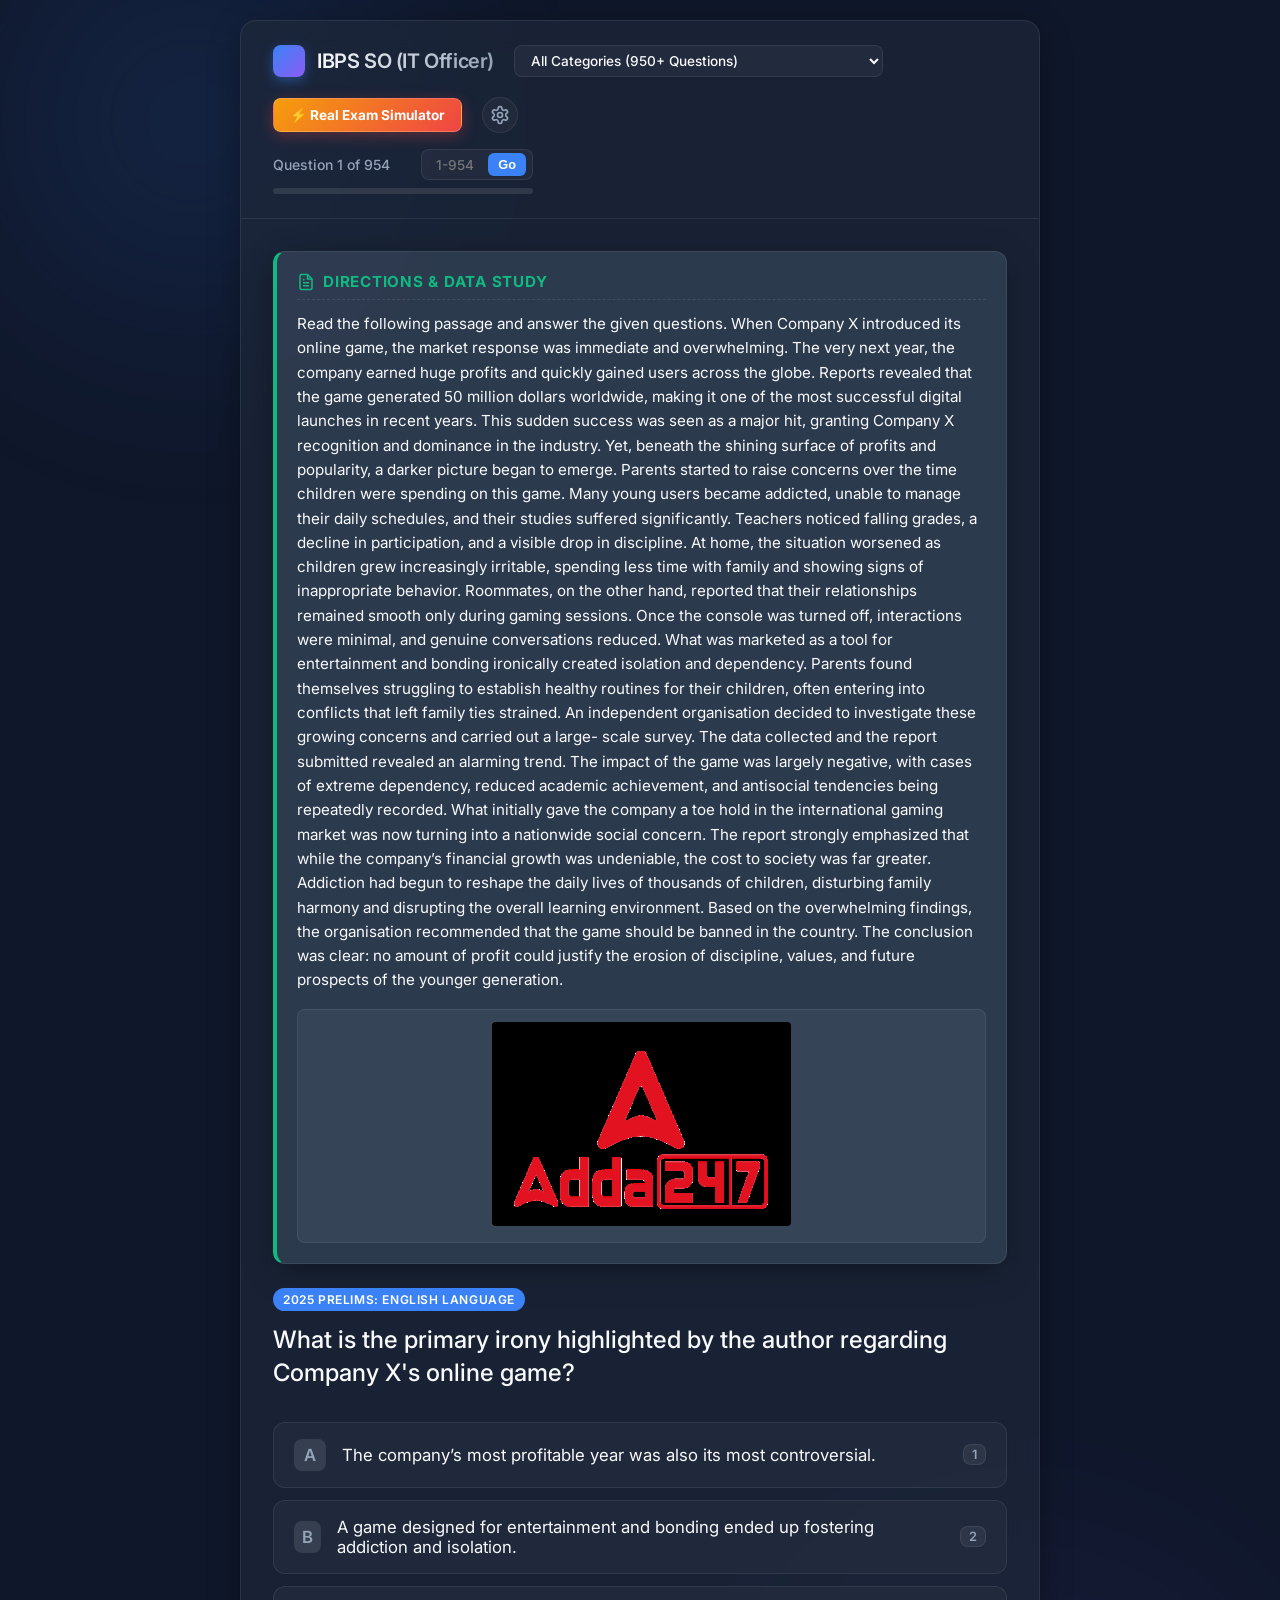
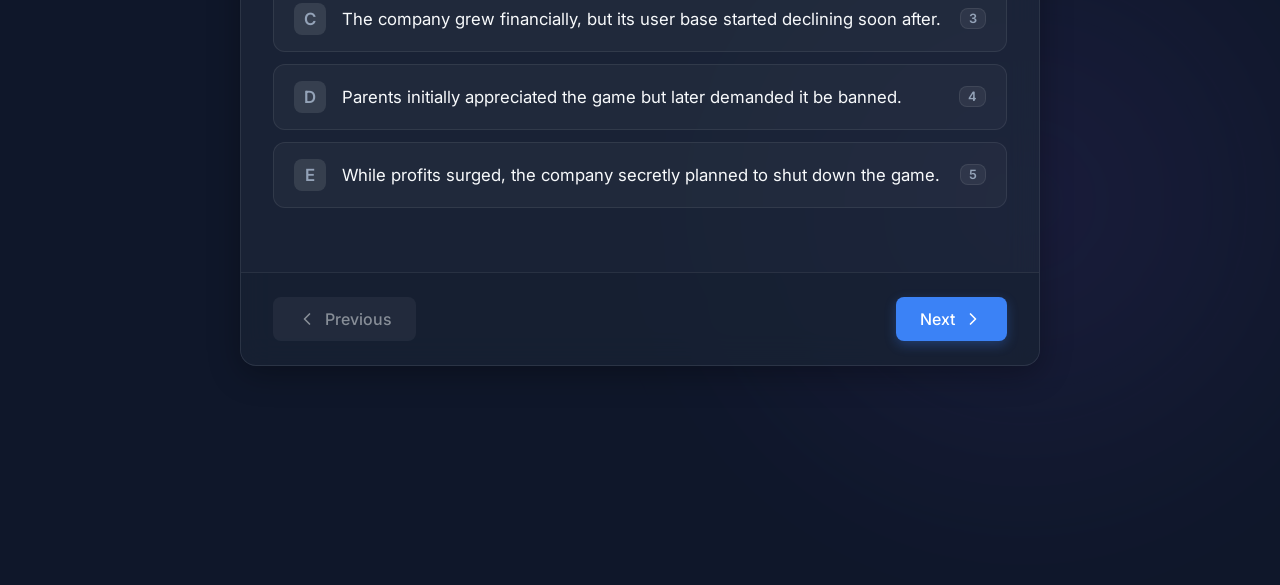
==== commit d72cfdd9: "Refactor repository to be 100% dedicated to IBPS Specialist Officer (IT Officer) CRP-SPL-XVI" ====
--- a/index.html
+++ b/index.html
@@ -3,12 +3,12 @@
 <head>
     <meta charset="UTF-8">
     <meta name="viewport" content="width=device-width, initial-scale=1.0">
-    <title>TCS IPA Preparation Quiz</title>
-    <meta name="description" content="Practice MCQ questions for the TCS IPA assessment with instant feedback and hints.">
+    <title>IBPS SO IT Officer CRP-SPL-XVI Preparation Portal</title>
+    <meta name="description" content="Practice PYQs and simulated online mock tests for IBPS Specialist Officer (IT Officer) CRP-SPL-XVI Preliminary Exam with 5 options, DI diagrams, and detailed explanations.">
     <!-- Google Fonts -->
     <link rel="preconnect" href="https://fonts.googleapis.com">
     <link rel="preconnect" href="https://fonts.gstatic.com" crossorigin>
-    <link href="https://fonts.googleapis.com/css2?family=Inter:wght@300;400;500;600;700&display=swap" rel="stylesheet">
+    <link href="https://fonts.googleapis.com/css2?family=Inter:wght@300;400;500;600;700;800&display=swap" rel="stylesheet">
     <!-- Main CSS -->
     <link rel="stylesheet" href="style.css">
 </head>
@@ -22,24 +22,15 @@
             <div class="header-left">
                 <div class="logo-container">
                     <div class="logo-icon"></div>
-                    <h1>TCS IPA Practice</h1>
-                <div class="exam-selector-container">
-                    <select id="exam-mode-select" class="exam-select" aria-label="Select Exam Practice Mode">
-                        <option value="tcs">TCS IPA Practice</option>
-                        <option value="ibps">IBPS SO IT Officer (Prelims)</option>
-                    </select>
+                    <h1>IBPS SO (IT Officer)</h1>
                 </div>
                 <div class="filter-container">
                     <select id="category-filter" class="category-select" aria-label="Filter questions by category">
                         <option value="all">All Categories</option>
                     </select>
                 </div>
-                <a href="coding.html" id="btn-coding-link" class="btn-coding-link" aria-label="Coding Practice">
-                    <svg xmlns="http://www.w3.org/2000/svg" width="16" height="16" viewBox="0 0 24 24" fill="none" stroke="currentColor" stroke-width="2" stroke-linecap="round" stroke-linejoin="round"><polyline points="16 18 22 12 16 6"></polyline><polyline points="8 6 2 12 8 18"></polyline></svg>
-                    Coding
-                </a>
-                <a href="exam.html" id="btn-exam-simulation-link" class="btn-exam-link" aria-label="Exam Simulation">
-                    ⚡ Mock Exam
+                <a href="ibps-exam.html" id="btn-exam-simulation-link" class="btn-exam-link" aria-label="Real Exam Simulation">
+                    ⚡ Real Exam Simulator
                 </a>
                 <button id="btn-settings" class="btn-settings" aria-label="Open Settings">
                     <svg xmlns="http://www.w3.org/2000/svg" width="20" height="20" viewBox="0 0 24 24" fill="none" stroke="currentColor" stroke-width="2" stroke-linecap="round" stroke-linejoin="round" class="lucide lucide-settings"><path d="M12.22 2h-.44a2 2 0 0 0-2 2v.18a2 2 0 0 1-1 1.73l-.43.25a2 2 0 0 1-2 0l-.15-.08a2 2 0 0 0-2.73.73l-.22.38a2 2 0 0 0 .73 2.73l.15.1a2 2 0 0 1 1 1.72v.51a2 2 0 0 1-1 1.74l-.15.09a2 2 0 0 0-.73 2.73l.22.38a2 2 0 0 0 2.73.73l.15-.08a2 2 0 0 1 2 0l.43.25a2 2 0 0 1 1 1.73V20a2 2 0 0 0 2 2h.44a2 2 0 0 0 2-2v-.18a2 2 0 0 1 1-1.73l.43-.25a2 2 0 0 1 2 0l.15.08a2 2 0 0 0 2.73-.73l.22-.39a2 2 0 0 0-.73-2.73l-.15-.08a2 2 0 0 1-1-1.74v-.5a2 2 0 0 1 1-1.74l.15-.1a2 2 0 0 0 .73-2.73l-.22-.38a2 2 0 0 0-2.73-.73l-.15.08a2 2 0 0 1-2 0l-.43-.25a2 2 0 0 1-1-1.73V4a2 2 0 0 0-2-2z"/><circle cx="12" cy="12" r="3"/></svg>
@@ -83,7 +74,7 @@
                 <div id="feedback-container" class="feedback-container hidden">
                     <div id="feedback-status" class="feedback-status"></div>
                     <div class="hint-box">
-                        <h3><svg xmlns="http://www.w3.org/2000/svg" width="20" height="20" viewBox="0 0 24 24" fill="none" stroke="currentColor" stroke-width="2" stroke-linecap="round" stroke-linejoin="round"><circle cx="12" cy="12" r="10"></circle><path d="M12 16v-4"></path><path d="M12 8h.01"></path></svg> Explanation</h3>
+                        <h3><svg xmlns="http://www.w3.org/2000/svg" width="20" height="20" viewBox="0 0 24 24" fill="none" stroke="currentColor" stroke-width="2" stroke-linecap="round" stroke-linejoin="round"><circle cx="12" cy="12" r="10"></circle><path d="M12 16v-4"></path><path d="M12 8h.01"></path></svg> Solution & Explanation</h3>
                         <p id="hint-text"></p>
                     </div>
                 </div>
@@ -210,8 +201,7 @@
         </div>
     </div>
 
-    <!-- Load the questions data -->
-    <script src="questions.js"></script>
+    <!-- Load the IBPS questions data -->
     <script src="ibps-questions.js"></script>
     <!-- Load the application logic -->
     <script src="app.js"></script>
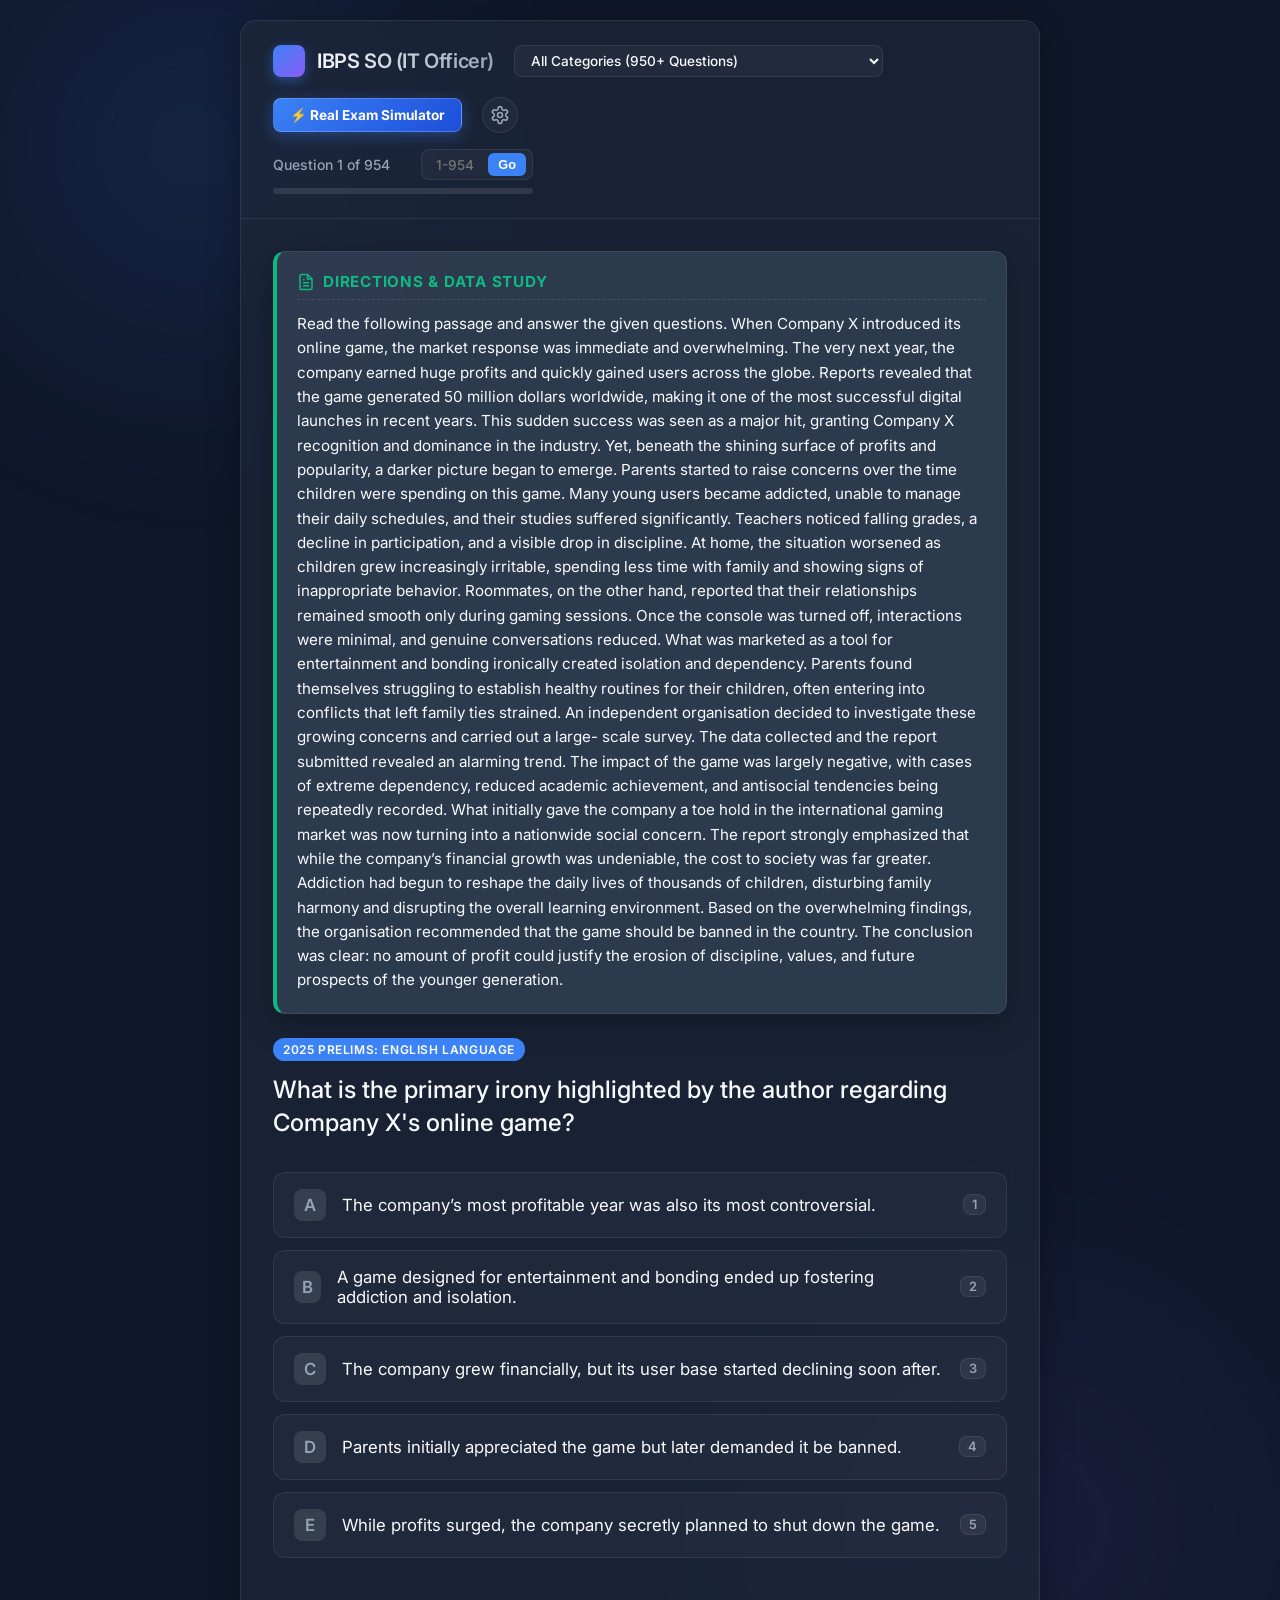
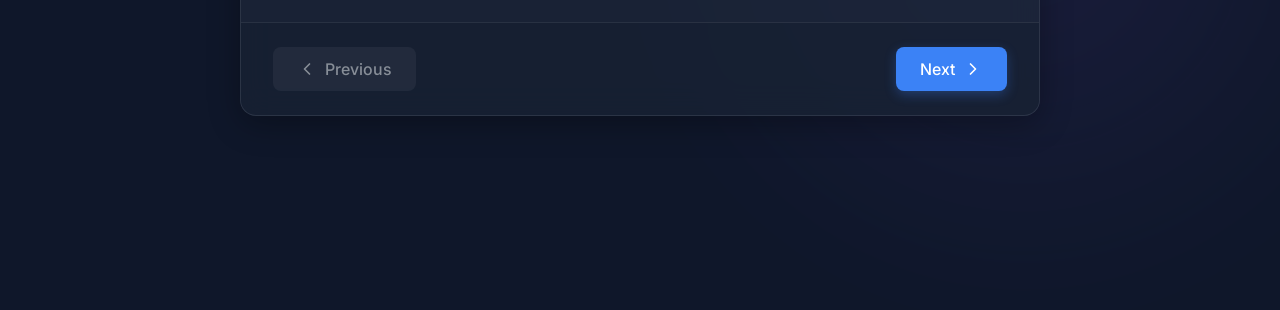
==== commit a8527967: "Remove keyboard shortcuts section and make settings modal scrollable with max height" ====
--- a/index.html
+++ b/index.html
@@ -155,48 +155,6 @@
                         </div>
                     </div>
                 </div>
-
-                <div class="settings-group" style="margin-top: 24px;">
-                    <label class="settings-label">Keyboard Shortcuts</label>
-                    <div class="settings-control-row">
-                        <div class="settings-control-label">
-                            <span class="settings-control-title">Option A Key</span>
-                            <span class="settings-control-desc">Key to select Option A</span>
-                        </div>
-                        <button class="keybinding-btn" data-option="A">1</button>
-                    </div>
-                    <div class="settings-control-row">
-                        <div class="settings-control-label">
-                            <span class="settings-control-title">Option B Key</span>
-                            <span class="settings-control-desc">Key to select Option B</span>
-                        </div>
-                        <button class="keybinding-btn" data-option="B">2</button>
-                    </div>
-                    <div class="settings-control-row">
-                        <div class="settings-control-label">
-                            <span class="settings-control-title">Option C Key</span>
-                            <span class="settings-control-desc">Key to select Option C</span>
-                        </div>
-                        <button class="keybinding-btn" data-option="C">3</button>
-                    </div>
-                    <div class="settings-control-row">
-                        <div class="settings-control-label">
-                            <span class="settings-control-title">Option D Key</span>
-                            <span class="settings-control-desc">Key to select Option D</span>
-                        </div>
-                        <button class="keybinding-btn" data-option="D">4</button>
-                    </div>
-                    <div class="settings-control-row">
-                        <div class="settings-control-label">
-                            <span class="settings-control-title">Option E Key</span>
-                            <span class="settings-control-desc">Key to select Option E</span>
-                        </div>
-                        <button class="keybinding-btn" data-option="E">5</button>
-                    </div>
-                    <div class="settings-control-row" style="border: none; background: transparent; padding: 4px 0; justify-content: flex-end; margin-top: 8px;">
-                        <button id="btn-reset-keybindings" class="btn btn-secondary" style="font-size: 0.85rem; padding: 6px 12px; border-radius: var(--border-radius-sm);">Reset Keybindings</button>
-                    </div>
-                </div>
             </div>
         </div>
     </div>
--- a/style.css
+++ b/style.css
@@ -60,6 +60,11 @@
     overflow-x: hidden;
 }
 
+/* Global Hidden Utility */
+.hidden {
+    display: none !important;
+}
+
 /* Dynamic Background Blobs */
 .blob {
     position: absolute;
@@ -709,7 +714,8 @@
     border-radius: var(--border-radius-lg);
     box-shadow: var(--glass-shadow);
     width: 90%;
-    max-width: 400px;
+    max-width: 420px;
+    max-height: 85vh;
     backdrop-filter: blur(20px);
     -webkit-backdrop-filter: blur(20px);
     display: flex;
@@ -758,6 +764,8 @@
 
 .modal-body {
     padding: 24px;
+    overflow-y: auto;
+    max-height: calc(85vh - 70px);
 }
 
 .settings-group {
@@ -1213,18 +1221,18 @@
     font-size: 0.85rem;
     font-weight: 700;
     color: #fff;
-    background: linear-gradient(135deg, #f59e0b, #ef4444);
+    background: linear-gradient(135deg, #3b82f6, #1d4ed8);
     border: 1px solid rgba(255, 255, 255, 0.2);
     border-radius: var(--border-radius-sm);
     text-decoration: none;
-    box-shadow: 0 4px 15px rgba(239, 68, 68, 0.3);
+    box-shadow: 0 4px 15px rgba(59, 130, 246, 0.35);
     transition: all var(--transition-normal);
     animation: pulse-border 2s infinite;
 }
 .btn-exam-link:hover {
     transform: translateY(-1px);
-    box-shadow: 0 6px 20px rgba(239, 68, 68, 0.5);
-    background: linear-gradient(135deg, #fbbf24, #f87171);
+    box-shadow: 0 6px 20px rgba(59, 130, 246, 0.55);
+    background: linear-gradient(135deg, #60a5fa, #2563eb);
 }
 
 @keyframes pulse-border {
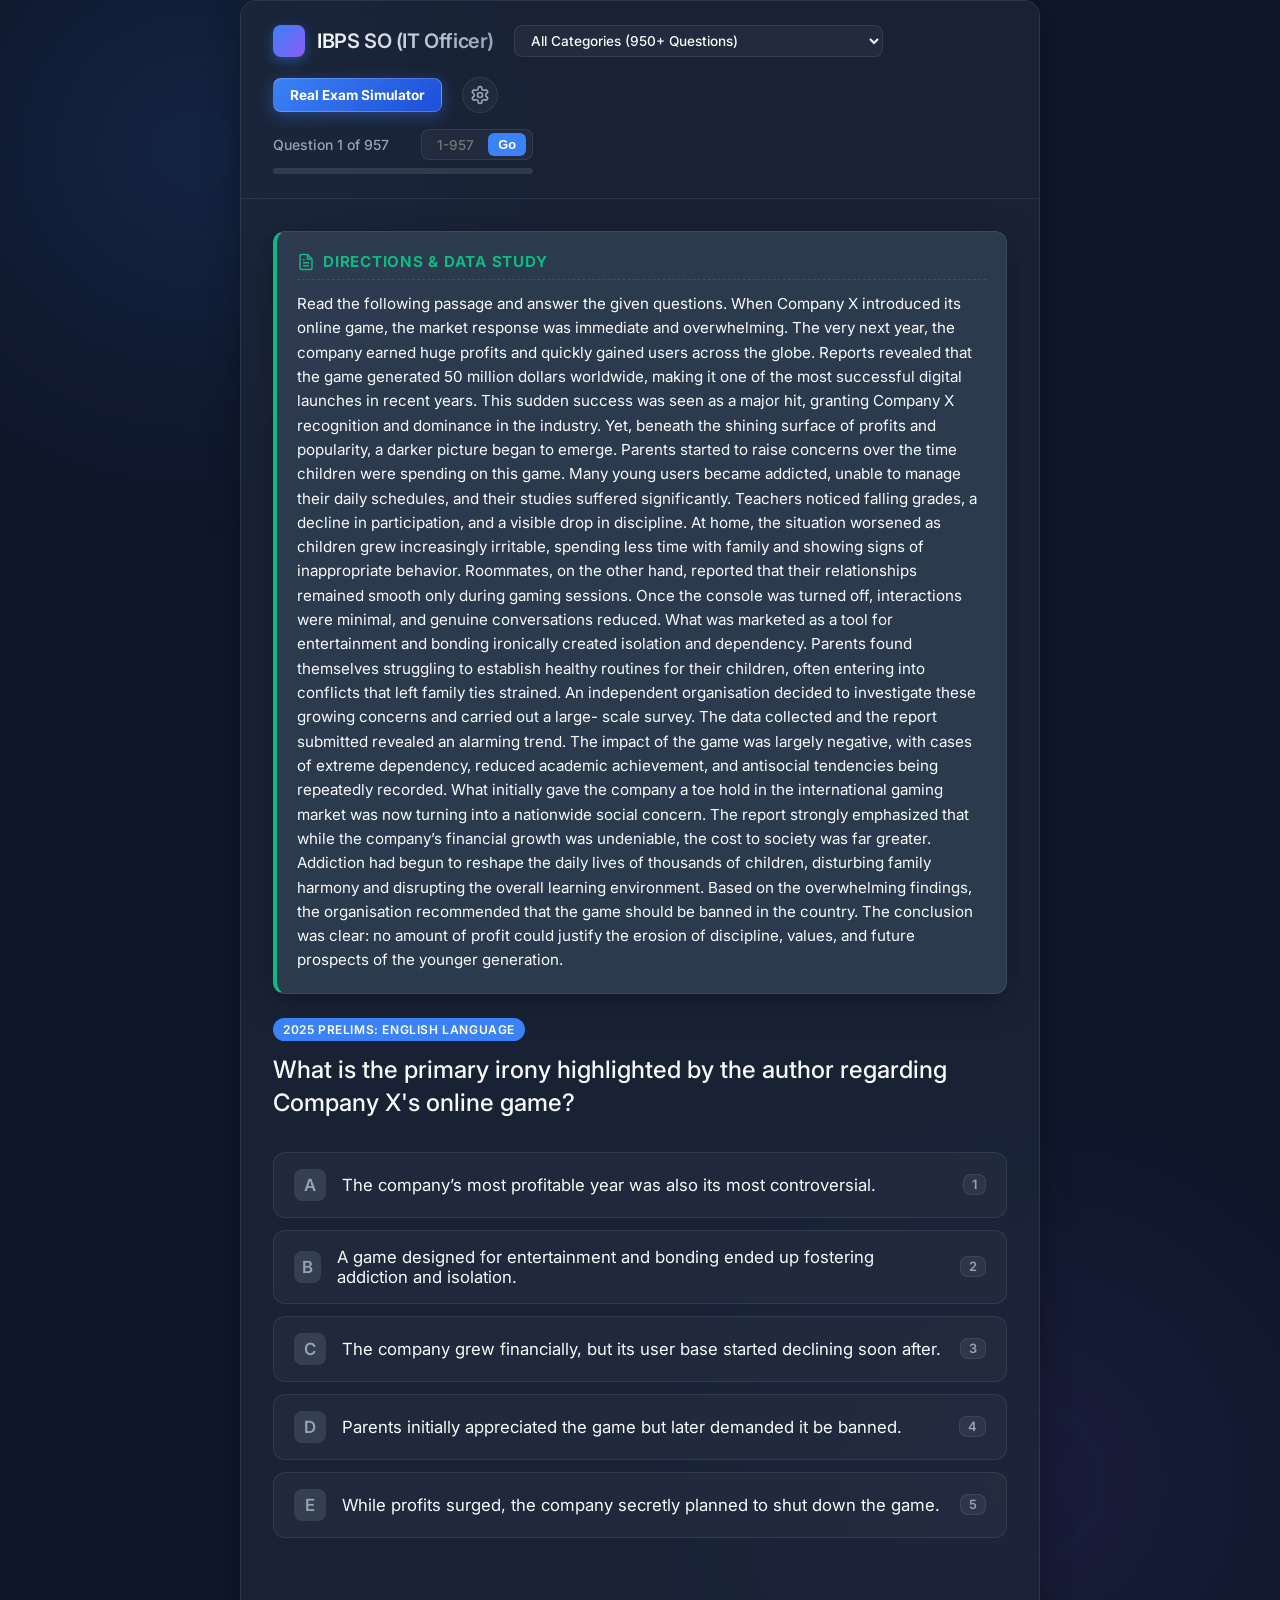
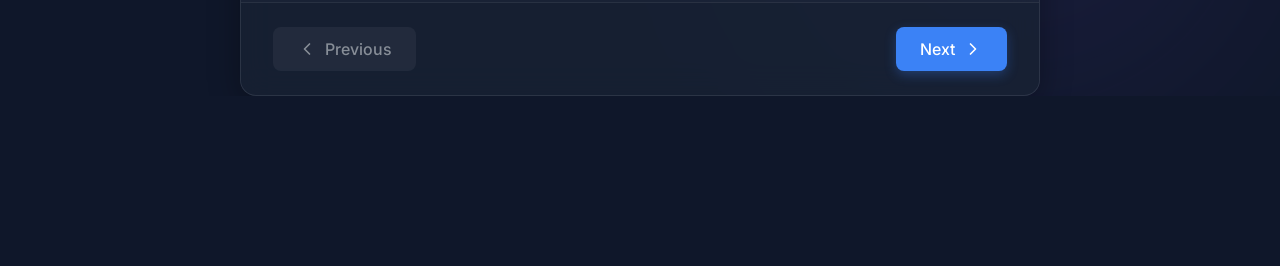
==== commit c1075add: "Fix stuck page scroll on exam simulator and remove spark emoji from Real Exam Simulator" ====
--- a/index.html
+++ b/index.html
@@ -30,7 +30,7 @@
                     </select>
                 </div>
                 <a href="ibps-exam.html" id="btn-exam-simulation-link" class="btn-exam-link" aria-label="Real Exam Simulation">
-                    ⚡ Real Exam Simulator
+                    Real Exam Simulator
                 </a>
                 <button id="btn-settings" class="btn-settings" aria-label="Open Settings">
                     <svg xmlns="http://www.w3.org/2000/svg" width="20" height="20" viewBox="0 0 24 24" fill="none" stroke="currentColor" stroke-width="2" stroke-linecap="round" stroke-linejoin="round" class="lucide lucide-settings"><path d="M12.22 2h-.44a2 2 0 0 0-2 2v.18a2 2 0 0 1-1 1.73l-.43.25a2 2 0 0 1-2 0l-.15-.08a2 2 0 0 0-2.73.73l-.22.38a2 2 0 0 0 .73 2.73l.15.1a2 2 0 0 1 1 1.72v.51a2 2 0 0 1-1 1.74l-.15.09a2 2 0 0 0-.73 2.73l.22.38a2 2 0 0 0 2.73.73l.15-.08a2 2 0 0 1 2 0l.43.25a2 2 0 0 1 1 1.73V20a2 2 0 0 0 2 2h.44a2 2 0 0 0 2-2v-.18a2 2 0 0 1 1-1.73l.43-.25a2 2 0 0 1 2 0l.15.08a2 2 0 0 0 2.73-.73l.22-.39a2 2 0 0 0-.73-2.73l-.15-.08a2 2 0 0 1-1-1.74v-.5a2 2 0 0 1 1-1.74l.15-.1a2 2 0 0 0 .73-2.73l-.22-.38a2 2 0 0 0-2.73-.73l-.15.08a2 2 0 0 1-2 0l-.43-.25a2 2 0 0 1-1-1.73V4a2 2 0 0 0-2-2z"/><circle cx="12" cy="12" r="3"/></svg>
--- a/style.css
+++ b/style.css
@@ -48,16 +48,22 @@
     box-sizing: border-box;
 }
 
+html {
+    overflow-x: hidden;
+    overscroll-behavior: none;
+}
+
 body {
     font-family: 'Inter', sans-serif;
     background-color: var(--bg-base);
     color: var(--text-primary);
     min-height: 100vh;
+    min-height: 100dvh;
     display: flex;
     justify-content: center;
-    align-items: center;
     position: relative;
     overflow-x: hidden;
+    -webkit-tap-highlight-color: transparent;
 }
 
 /* Global Hidden Utility */
@@ -100,7 +106,7 @@
 .app-container {
     width: 100%;
     max-width: 800px;
-    margin: 20px;
+    margin: auto 20px;
     background: var(--bg-surface);
     backdrop-filter: blur(16px);
     -webkit-backdrop-filter: blur(16px);
@@ -232,7 +238,6 @@
 
 .btn-jump:hover {
     background: var(--accent-primary-hover);
-    transform: translateY(-1px);
 }
 
 .btn-jump:active {
@@ -304,12 +309,27 @@
 
 .option-btn:hover:not(:disabled) {
     background: var(--btn-bg-hover);
-    transform: translateY(-2px);
-    box-shadow: 0 4px 12px rgba(0, 0, 0, 0.2);
 }
 
 .option-btn:active:not(:disabled) {
     transform: translateY(0);
+}
+
+.option-btn {
+    touch-action: manipulation;
+}
+
+/* Desktop-only hover lift (on touch devices sticky-hover would shift
+   the option under the finger and cause mis-taps). */
+@media (hover: hover) and (pointer: fine) {
+    .option-btn:hover:not(:disabled) {
+        transform: translateY(-2px);
+        box-shadow: 0 4px 12px rgba(0, 0, 0, 0.2);
+    }
+    .option-btn:hover:not(:disabled) .option-letter {
+        background: var(--accent-primary);
+        color: white;
+    }
 }
 
 .option-letter {
@@ -323,11 +343,6 @@
     font-weight: 600;
     color: var(--text-secondary);
     transition: all var(--transition-normal);
-}
-
-.option-btn:hover:not(:disabled) .option-letter {
-    background: var(--accent-primary);
-    color: white;
 }
 
 /* Correct / Incorrect States */
@@ -454,7 +469,6 @@
 
 .btn-primary:hover:not(:disabled) {
     background: var(--accent-primary-hover);
-    transform: translateY(-2px);
     box-shadow: 0 6px 16px rgba(59, 130, 246, 0.4);
 }
 
@@ -479,9 +493,25 @@
 
 /* Responsive */
 @media (max-width: 600px) {
-    .app-container { margin: 0; border-radius: 0; min-height: 100vh; border: none; }
+    .app-container { margin: 0; border-radius: 0; min-height: 100vh; min-height: 100dvh; border: none; }
     .app-header, .quiz-container, .app-footer { padding: 20px; }
     #question-text { font-size: 1.25rem; }
+    .option-btn { padding: 14px 16px; font-size: 1rem; }
+    .app-header { padding: 16px 20px; }
+    .app-footer { padding: 16px 20px; }
+    .btn { padding: 12px 18px; }
+
+    /* Disable expensive backdrop blur & blob animation that cause
+       janky/creeping scroll repaint on mobile browsers. */
+    .app-container, .intro-card, .report-card, .modal-content, .modal-overlay {
+        backdrop-filter: none;
+        -webkit-backdrop-filter: none;
+    }
+    .blob {
+        animation: none;
+        filter: none;
+        opacity: 0.35;
+    }
 }
 
 /* Code Block and Inline Code Styling */
@@ -679,8 +709,9 @@
     position: fixed;
     top: 0;
     left: 0;
-    width: 100vw;
+    width: 100%;
     height: 100vh;
+    height: 100dvh;
     z-index: 1000;
     display: flex;
     align-items: center;
@@ -716,6 +747,7 @@
     width: 90%;
     max-width: 420px;
     max-height: 85vh;
+    max-height: 85dvh;
     backdrop-filter: blur(20px);
     -webkit-backdrop-filter: blur(20px);
     display: flex;
@@ -766,6 +798,7 @@
     padding: 24px;
     overflow-y: auto;
     max-height: calc(85vh - 70px);
+    max-height: calc(85dvh - 70px);
 }
 
 .settings-group {
@@ -808,7 +841,6 @@
 
 .theme-option:hover {
     background: var(--btn-bg-hover);
-    transform: translateX(4px);
 }
 
 .theme-option.active {
@@ -1230,7 +1262,6 @@
     animation: pulse-border 2s infinite;
 }
 .btn-exam-link:hover {
-    transform: translateY(-1px);
     box-shadow: 0 6px 20px rgba(59, 130, 246, 0.55);
     background: linear-gradient(135deg, #60a5fa, #2563eb);
 }
@@ -1282,11 +1313,15 @@
     max-width: 100%;
     max-height: 400px;
     border-radius: 4px;
-    transition: transform 0.3s ease;
     cursor: pointer;
 }
-.di-diagram-image:hover {
-    transform: scale(1.03);
+
+/* Desktop-only hover zoom (on touch it shifts the image under the finger). */
+@media (hover: hover) and (pointer: fine) {
+    .di-diagram-image:hover {
+        transform: scale(1.03);
+        transition: transform 0.3s ease;
+    }
 }
 
 /* IBPS Category styling tags */
